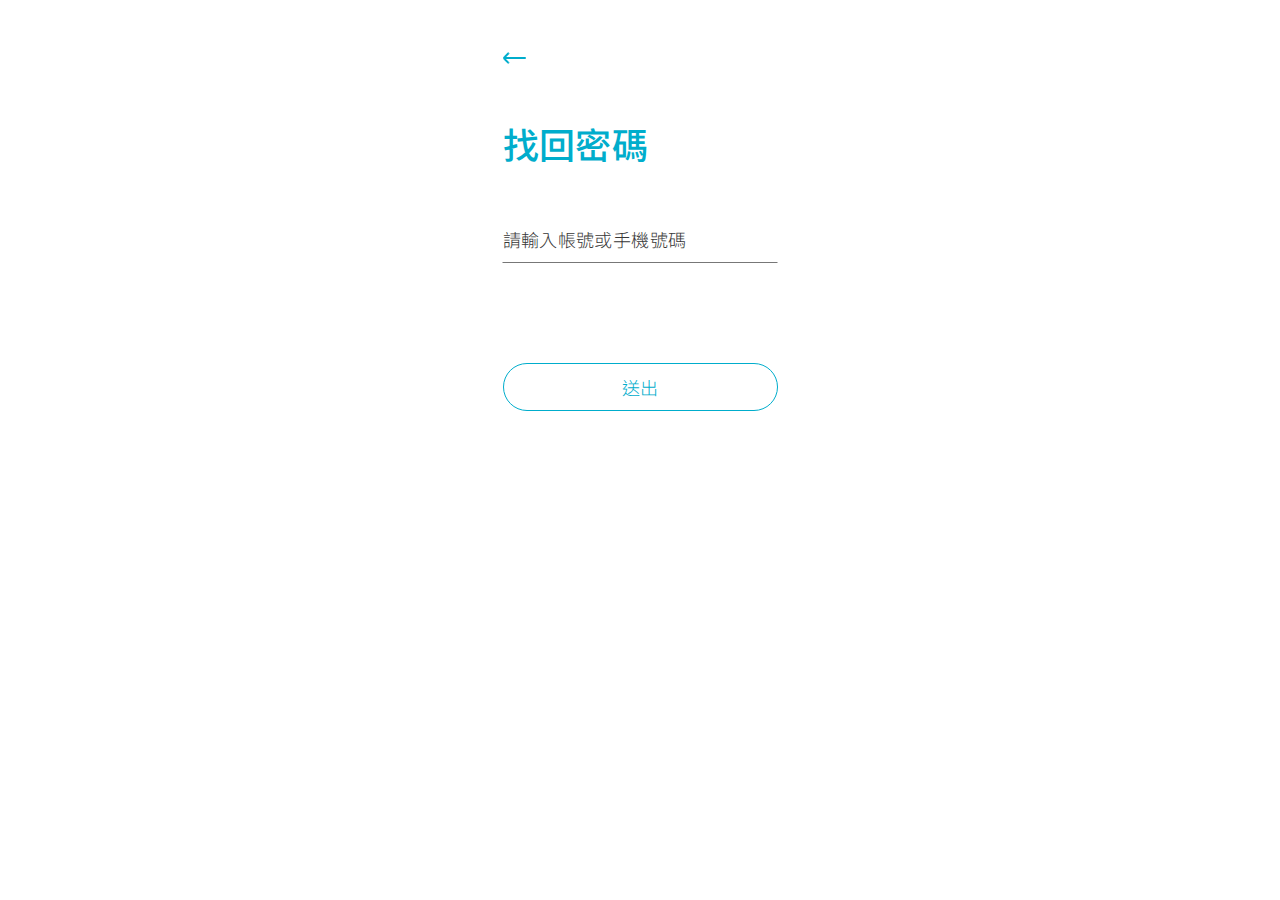
==== find.html @ add8910b "new_upload" ====
<!DOCTYPE html>
<html lang="zh-tw">
	<head>
		<meta charset="UTF-8">
		<meta name="viewport" content="width=device-width,user-scalable=0">
		<title>找回密碼</title>
		<link href="https://fonts.googleapis.com/css?family=Noto+Sans+TC:100,300,400,500,700|Roboto+Slab:100,300,400,700" rel="stylesheet">
		<link rel="stylesheet" href="css/main.css">
	</head>
	<body>
		<section class="login-chart login">
			<div class="container">
				<div class="flex">
					<div class="prev-btn">
						<span></span><span></span><span></span>
					</div>
					<h2 class="page-title">
						找回密碼
					</h2>
					<form action="identify.html">
						<label for="idPhone">
							<span class="label-title">請輸入帳號或手機號碼</span>
							<input type="text" placeholder="">
						</label>
						<button>送出</button>
					</form>
				</div>
			</div>
		</section>
	</body>
</html>
---- css/main.css ----
/*! normalize.css v3.0.0 | MIT License | git.io/normalize */
/*! normalize.css v3.0.0 | HTML5 Display Definitions | MIT License | git.io/normalize */
article,
aside,
details,
figcaption,
figure,
footer,
header,
hgroup,
main,
nav,
section,
summary {
  display: block;
}

audio,
canvas,
progress,
video {
  display: inline-block;
  vertical-align: baseline;
}

audio:not([controls]) {
  display: none;
  height: 0;
}

[hidden],
template {
  display: none;
}

/*! normalize.css v3.0.0 | Base | MIT License | git.io/normalize */
html {
  font-family: sans-serif;
  -webkit-text-size-adjust: 100%;
  -ms-text-size-adjust: 100%;
}

body {
  margin: 0;
}

/*! normalize.css v3.0.0 | Links | MIT License | git.io/normalize */
a {
  background: transparent;
}

a:active,
a:hover {
  outline: 0;
}

/*! normalize.css v3.0.0 | Typography | MIT License | git.io/normalize */
abbr[title] {
  border-bottom: 1px dotted;
}

b,
strong {
  font-weight: bold;
}

dfn {
  font-style: italic;
}

h1 {
  font-size: 2em;
  margin: 0.67em 0;
}

mark {
  background: #ff0;
  color: #000;
}

small {
  font-size: 80%;
}

sub,
sup {
  font-size: 75%;
  line-height: 0;
  position: relative;
  vertical-align: baseline;
}

sup {
  top: -0.5em;
}

sub {
  bottom: -0.25em;
}

/*! normalize.css v3.0.0 | Embedded Content | MIT License | git.io/normalize */
img {
  border: 0;
}

svg:not(:root) {
  overflow: hidden;
}

/*! normalize.css v3.0.0 | Figures | MIT License | git.io/normalize */
figure {
  margin: 1em 40px;
}

hr {
  -moz-box-sizing: content-box;
  box-sizing: content-box;
  height: 0;
}

pre {
  overflow: auto;
}

code,
kbd,
pre,
samp {
  font-family: monospace, monospace;
  font-size: 1em;
}

/*! normalize.css v3.0.0 | Forms | MIT License | git.io/normalize */
button,
input,
optgroup,
select,
textarea {
  color: inherit;
  font: inherit;
  margin: 0;
}

button {
  overflow: visible;
}

button,
select {
  text-transform: none;
}

button,
html input[type="button"],
input[type="reset"],
input[type="submit"] {
  -webkit-appearance: button;
  cursor: pointer;
}

button[disabled],
html input[disabled] {
  cursor: default;
}

button::-moz-focus-inner,
input::-moz-focus-inner {
  border: 0;
  padding: 0;
}

input {
  line-height: normal;
}

input[type="checkbox"],
input[type="radio"] {
  box-sizing: border-box;
  padding: 0;
}

input[type="number"]::-webkit-inner-spin-button,
input[type="number"]::-webkit-outer-spin-button {
  height: auto;
}

input[type="search"] {
  -webkit-appearance: textfield;
  -moz-box-sizing: content-box;
  -webkit-box-sizing: content-box;
  box-sizing: content-box;
}

input[type="search"]::-webkit-search-cancel-button,
input[type="search"]::-webkit-search-decoration {
  -webkit-appearance: none;
}

fieldset {
  border: 1px solid #c0c0c0;
  margin: 0 2px;
  padding: 0.35em 0.625em 0.75em;
}

legend {
  border: 0;
  padding: 0;
}

textarea {
  overflow: auto;
}

optgroup {
  font-weight: bold;
}

/*! normalize.css v3.0.0 | Tables | MIT License | git.io/normalize */
table {
  border-collapse: collapse;
  border-spacing: 0;
}

td,
th {
  padding: 0;
}

section.landing .login ul {
  margin: 0;
  padding: 0;
  list-style: none;
}

section.login form > label::after {
  content: '';
  display: block;
}

.row, .flex, section.landing, section.landing .logo-set, section.login form .pw-keep {
  display: flex;
}

section.login form .pw-keep {
  justify-content: space-between;
}

.row, .flex {
  flex-wrap: wrap;
}

.sr-only {
  position: absolute !important;
  padding: 0 !important;
  margin: 0 !important;
  width: 0 !important;
  height: 0 !important;
  font-size: 0 !important;
}

*, *::before, *::after {
  -moz-box-sizing: border-box;
  -webkit-box-sizing: border-box;
  box-sizing: border-box;
}

body {
  font-family: Roboto, 'Noto Sans TC', sans-serif;
  font-weight: 300;
  line-height: 1.5;
  letter-spacing: 0.025em;
}

a {
  text-decoration: none;
}
@media (min-width: 1024px) {
  a {
    transition: .5s;
  }
}

img {
  display: block;
}

.container {
  padding-right: 15px;
  padding-left: 15px;
  margin-right: auto;
  margin-left: auto;
}

.row {
  margin-right: -15px;
  margin-left: -15px;
}

html, body {
  min-height: 100%;
  height: 100%;
}

section.login-chart .container {
  width: 305px;
}
section.landing {
  height: 100%;
  align-items: center;
}
section.landing .container .flex {
  justify-content: center;
}
section.landing .logo-set {
  flex-direction: column;
}
section.landing .logo-set img.slogan {
  height: 47px;
  align-self: flex-end;
}
section.landing .logo-set img.logo {
  height: 35px;
}
section.landing .login {
  width: 100%;
}
section.landing .login ul {
  margin-top: 75px;
}
section.landing .login ul li {
  margin-top: 25px;
}
section.landing .login ul li a {
  display: block;
  padding: 0 10px;
  font-size: 18px;
  line-height: 46px;
  text-align: center;
  border: 1px solid;
  -moz-border-radius: 30px;
  -webkit-border-radius: 30px;
  border-radius: 30px;
}
section.landing .login ul li a.kkbox-id {
  color: #00ADCC;
  border-color: #00ADCC;
}
section.landing .login ul li a.kkbox-id:hover {
  color: #fff;
  background-color: #00ADCC;
}
section.landing .login ul li a.facebook-id {
  color: #777777;
  border-color: #777777;
}
section.landing .login ul li a.facebook-id:hover {
  color: #fff;
  background-color: #777777;
}
section.login .container {
  padding-top: 50px;
  padding-bottom: 50px;
}
section.login .prev-btn {
  position: relative;
  width: 100%;
  height: 16px;
  margin-bottom: 50px;
}
section.login .prev-btn span {
  display: block;
  position: absolute;
  height: 2px;
  -moz-border-radius: 2px;
  -webkit-border-radius: 2px;
  border-radius: 2px;
  background-color: #00ADCC;
}
section.login .prev-btn span:nth-child(1), section.login .prev-btn span:nth-child(3) {
  width: 7px;
}
section.login .prev-btn span:nth-child(1) {
  -moz-transform: rotate(45deg) translate3d(7px, 7px, 0);
  -ms-transform: rotate(45deg) translate3d(7px, 7px, 0);
  -webkit-transform: rotate(45deg) translate3d(7px, 7px, 0);
  transform: rotate(45deg) translate3d(7px, 7px, 0);
}
section.login .prev-btn span:nth-child(3) {
  -moz-transform: rotate(-45deg) translate3d(-3px, 3px, 0);
  -ms-transform: rotate(-45deg) translate3d(-3px, 3px, 0);
  -webkit-transform: rotate(-45deg) translate3d(-3px, 3px, 0);
  transform: rotate(-45deg) translate3d(-3px, 3px, 0);
}
section.login .prev-btn span:nth-child(2) {
  top: 50%;
  width: 23px;
  -moz-transform: translateY(-50%);
  -ms-transform: translateY(-50%);
  -webkit-transform: translateY(-50%);
  transform: translateY(-50%);
}
section.login h2 {
  margin: 0 0 10px;
  color: #00ADCC;
  font-size: 36px;
  font-weight: 500;
}
section.login h4 {
  margin: 10px 0 0;
  color: #00ADCC;
  font-size: 24px;
  font-weight: 300;
}
section.login .hr {
  width: 100%;
  margin-top: 45px;
  margin-bottom: 45px;
  border-top: 1px solid #CACACA;
  border-bottom: 1px solid #EAEAEA;
}
section.login form {
  width: 100%;
}
section.login form > label {
  display: block;
  position: relative;
  margin-top: 35px;
  font-size: 18px;
}
section.login form > label::after {
  position: absolute;
  bottom: 0;
  left: 50%;
  width: 100%;
  height: 1px;
  background-color: #777777;
  -moz-transform: translateX(-50%);
  -ms-transform: translateX(-50%);
  -webkit-transform: translateX(-50%);
  transform: translateX(-50%);
}
section.login form > label .label-title {
  position: absolute;
  display: block;
  top: 50%;
  color: #373737;
  line-height: 1.15;
  -moz-transform: translateY(-50%);
  -ms-transform: translateY(-50%);
  -webkit-transform: translateY(-50%);
  transform: translateY(-50%);
  -moz-transition: all 0.3s;
  -o-transition: all 0.3s;
  -webkit-transition: all 0.3s;
  transition: all 0.3s;
}
section.login form > label .label-title span {
  display: none;
}
section.login form > label input {
  display: block;
  width: 100%;
  padding: 0;
  line-height: 47px;
  border: 0;
  border-bottom: 1px solid #fff;
}
section.login form > label:hover .label-title {
  top: -15px;
  color: #CACACA;
  font-size: 13px;
  -moz-transform: translateX(0);
  -ms-transform: translateX(0);
  -webkit-transform: translateX(0);
  transform: translateX(0);
}
section.login form > label:hover .label-title span {
  display: inline;
}
section.login form > div label {
  font-size: 18px;
  font-weight: 500;
}
section.login form > div .description {
  padding-left: 24px;
  color: #777777;
  font-size: 14px;
}
section.login form > div + div {
  margin-top: 20px;
}
section.login form [type*="radio"] {
  position: relative;
  top: -2px;
  margin-right: 10px;
  color: #777777;
}
section.login form .pw-keep {
  margin-top: 20px;
}
section.login form .pw-keep a {
  color: #00ADCC;
}
section.login form .pw-keep a:hover {
  color: #0094AF;
}
section.login form button {
  width: 100%;
  margin-top: 100px;
  padding: 0;
  color: #00ADCC;
  font-size: 18px;
  line-height: 46px;
  background-color: #fff;
  border: 1px solid #00ADCC;
  -moz-transition: all 0.3s;
  -o-transition: all 0.3s;
  -webkit-transition: all 0.3s;
  transition: all 0.3s;
  -moz-border-radius: 30px;
  -webkit-border-radius: 30px;
  border-radius: 30px;
}
section.login form button:hover {
  color: #fff;
  background-color: #00ADCC;
}

/*# sourceMappingURL=main.css.map */
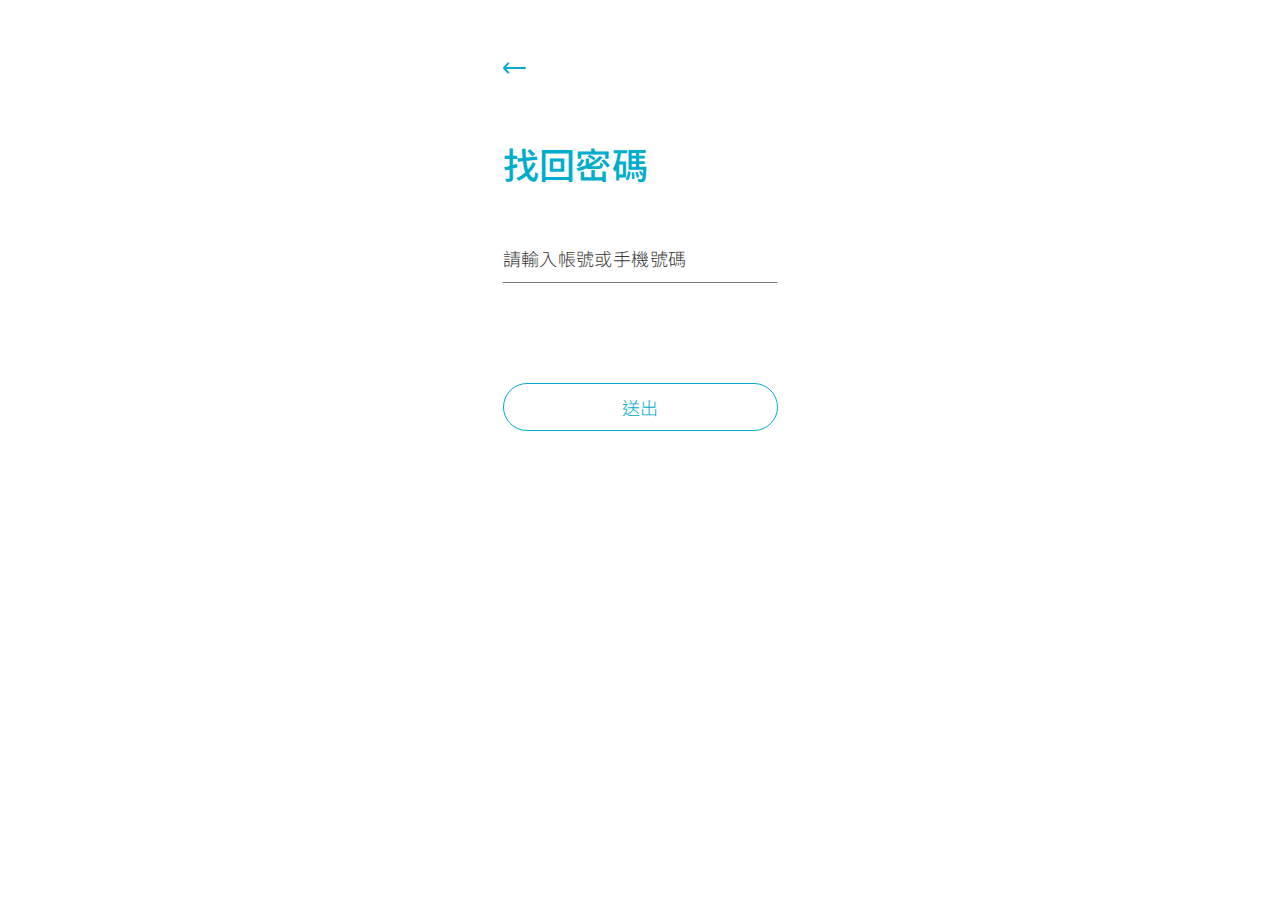
==== commit 05e0bb44: "input_update" ====
--- a/find.html
+++ b/find.html
@@ -11,7 +11,7 @@
 		<section class="login-chart login">
 			<div class="container">
 				<div class="flex">
-					<div class="prev-btn">
+					<div class="prev-btn" onclick="history.back();">
 						<span></span><span></span><span></span>
 					</div>
 					<h2 class="page-title">
@@ -27,5 +27,7 @@
 				</div>
 			</div>
 		</section>
+		<script src="js/jquery-1.11.3.min.js"></script>
+		<script src="js/main.js"></script>
 	</body>
 </html>--- a/css/main.css
+++ b/css/main.css
@@ -364,7 +364,7 @@
 section.login .prev-btn {
   position: relative;
   width: 100%;
-  height: 16px;
+  height: 36px;
   margin-bottom: 50px;
 }
 section.login .prev-btn span {
@@ -380,16 +380,16 @@
   width: 7px;
 }
 section.login .prev-btn span:nth-child(1) {
-  -moz-transform: rotate(45deg) translate3d(7px, 7px, 0);
-  -ms-transform: rotate(45deg) translate3d(7px, 7px, 0);
-  -webkit-transform: rotate(45deg) translate3d(7px, 7px, 0);
-  transform: rotate(45deg) translate3d(7px, 7px, 0);
+  -moz-transform: rotate(45deg) translate3d(14px, 14px, 0);
+  -ms-transform: rotate(45deg) translate3d(14px, 14px, 0);
+  -webkit-transform: rotate(45deg) translate3d(14px, 14px, 0);
+  transform: rotate(45deg) translate3d(14px, 14px, 0);
 }
 section.login .prev-btn span:nth-child(3) {
-  -moz-transform: rotate(-45deg) translate3d(-3px, 3px, 0);
-  -ms-transform: rotate(-45deg) translate3d(-3px, 3px, 0);
-  -webkit-transform: rotate(-45deg) translate3d(-3px, 3px, 0);
-  transform: rotate(-45deg) translate3d(-3px, 3px, 0);
+  -moz-transform: rotate(-45deg) translate3d(-10px, 10px, 0);
+  -ms-transform: rotate(-45deg) translate3d(-10px, 10px, 0);
+  -webkit-transform: rotate(-45deg) translate3d(-10px, 10px, 0);
+  transform: rotate(-45deg) translate3d(-10px, 10px, 0);
 }
 section.login .prev-btn span:nth-child(2) {
   top: 50%;
@@ -442,13 +442,13 @@
 section.login form > label .label-title {
   position: absolute;
   display: block;
-  top: 50%;
+  bottom: 50%;
   color: #373737;
   line-height: 1.15;
-  -moz-transform: translateY(-50%);
-  -ms-transform: translateY(-50%);
-  -webkit-transform: translateY(-50%);
-  transform: translateY(-50%);
+  -moz-transform: translateY(50%);
+  -ms-transform: translateY(50%);
+  -webkit-transform: translateY(50%);
+  transform: translateY(50%);
   -moz-transition: all 0.3s;
   -o-transition: all 0.3s;
   -webkit-transition: all 0.3s;
@@ -463,10 +463,11 @@
   padding: 0;
   line-height: 47px;
   border: 0;
+  outline: none;
   border-bottom: 1px solid #fff;
 }
-section.login form > label:hover .label-title {
-  top: -15px;
+section.login form > label:hover .label-title, section.login form > label.hasValue .label-title {
+  bottom: 100%;
   color: #CACACA;
   font-size: 13px;
   -moz-transform: translateX(0);
@@ -474,20 +475,28 @@
   -webkit-transform: translateX(0);
   transform: translateX(0);
 }
-section.login form > label:hover .label-title span {
-  display: inline;
+section.login form > label:hover .label-title span, section.login form > label.hasValue .label-title span {
+  display: block;
 }
 section.login form > div label {
   font-size: 18px;
   font-weight: 500;
 }
 section.login form > div .description {
+  margin-top: 10px;
   padding-left: 24px;
-  color: #777777;
+  color: #CACACA;
   font-size: 14px;
 }
 section.login form > div + div {
   margin-top: 20px;
+}
+section.login form > div.focus label {
+  color: #00ADCC;
+}
+section.login form > div.pw-keep label {
+  font-size: 15px;
+  font-weight: 300;
 }
 section.login form [type*="radio"] {
   position: relative;
